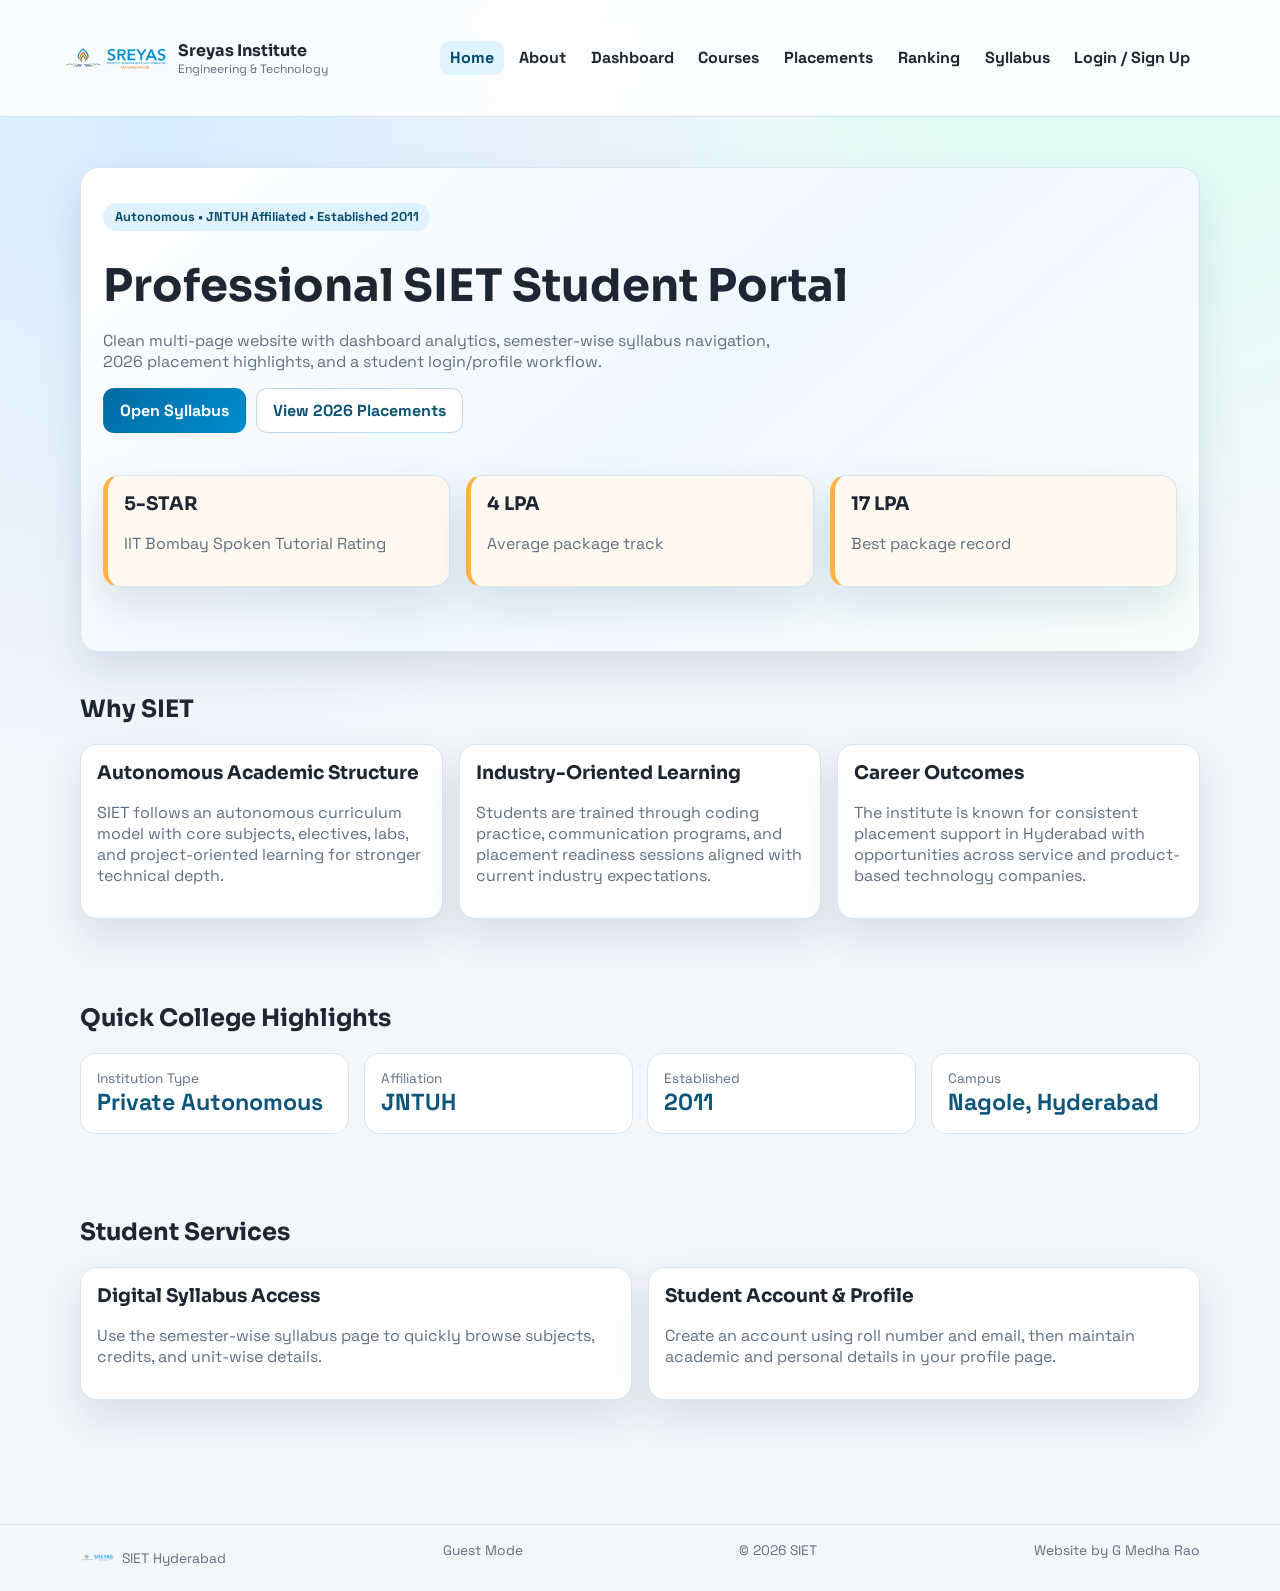
==== index.html @ b6ffed3f "v1.1" ====
﻿<!DOCTYPE html>
<html lang="en">
<head>
  <meta charset="UTF-8" />
  <meta name="viewport" content="width=device-width, initial-scale=1.0" />
  <title>SIET | Home</title>
  <link rel="preconnect" href="https://fonts.googleapis.com" />
  <link rel="preconnect" href="https://fonts.gstatic.com" crossorigin />
  <link href="https://fonts.googleapis.com/css2?family=Sora:wght@500;600;700&family=Space+Grotesk:wght@400;500;700&display=swap" rel="stylesheet" />
  <link rel="stylesheet" href="assets/css/style.css" />
</head>
<body data-page="home">
  <header class="site-header">
    <nav class="navbar container" aria-label="Main navigation">
      <a class="brand" href="index.html">
        <img src="assets/images/sl.png" alt="SIET logo" />
        <div><strong>Sreyas Institute</strong><span>Engineering & Technology</span></div>
      </a>
      <button class="menu-toggle" id="menuToggle" aria-label="Toggle menu" aria-expanded="false"><span></span><span></span><span></span></button>
      <ul class="nav-links" id="navLinks">
        <li><a data-page="home" href="index.html">Home</a></li>
        <li><a data-page="about" href="about.html">About</a></li>
        <li><a data-page="dashboard" href="dashboard.html">Dashboard</a></li>
        <li><a data-page="courses" href="courses.html">Courses</a></li>
        <li><a data-page="placements" href="placements.html">Placements</a></li>
        <li><a data-page="ranking" href="ranking.html">Ranking</a></li>
        <li><a data-page="syllabus" href="syllabus.html">Syllabus</a></li>
        <li class="auth-login"><a data-page="auth" href="auth.html">Login / Sign Up</a></li>
        <li class="auth-profile" style="display:none;"><a data-page="profile" href="profile.html">Profile</a></li>
        <li class="auth-logout" style="display:none;"><button id="logoutBtn" class="linklike">Logout</button></li>
      </ul>
    </nav>
  </header>

  <main class="container hero">
    <section class="hero-panel">
      <p class="badge">Autonomous • JNTUH Affiliated • Established 2011</p>
      <h1>Professional SIET Student Portal</h1>
      <p class="subtitle">Clean multi-page website with dashboard analytics, semester-wise syllabus navigation, 2026 placement highlights, and a student login/profile workflow.</p>
      <div class="btn-row">
        <a class="btn btn-primary" href="syllabus.html">Open Syllabus</a>
        <a class="btn btn-secondary" href="placements.html">View 2026 Placements</a>
      </div>
      <div class="section">
        <div class="grid three-col">
          <article class="card ribbon"><h3>5-STAR</h3><p>IIT Bombay Spoken Tutorial Rating</p></article>
          <article class="card ribbon"><h3>4 LPA</h3><p>Average package track</p></article>
          <article class="card ribbon"><h3>17 LPA</h3><p>Best package record</p></article>
        </div>
      </div>
    </section>

    <section class="section">
      <h2>Why SIET</h2>
      <div class="grid three-col">
        <article class="card">
          <h3>Autonomous Academic Structure</h3>
          <p>SIET follows an autonomous curriculum model with core subjects, electives, labs, and project-oriented learning for stronger technical depth.</p>
        </article>
        <article class="card">
          <h3>Industry-Oriented Learning</h3>
          <p>Students are trained through coding practice, communication programs, and placement readiness sessions aligned with current industry expectations.</p>
        </article>
        <article class="card">
          <h3>Career Outcomes</h3>
          <p>The institute is known for consistent placement support in Hyderabad with opportunities across service and product-based technology companies.</p>
        </article>
      </div>
    </section>

    <section class="section">
      <h2>Quick College Highlights</h2>
      <div class="stats-grid">
        <article class="stat"><span>Institution Type</span><strong>Private Autonomous</strong></article>
        <article class="stat"><span>Affiliation</span><strong>JNTUH</strong></article>
        <article class="stat"><span>Established</span><strong>2011</strong></article>
        <article class="stat"><span>Campus</span><strong>Nagole, Hyderabad</strong></article>
      </div>
    </section>

    <section class="section">
      <h2>Student Services</h2>
      <div class="grid two-col">
        <article class="card">
          <h3>Digital Syllabus Access</h3>
          <p>Use the semester-wise syllabus page to quickly browse subjects, credits, and unit-wise details.</p>
        </article>
        <article class="card">
          <h3>Student Account & Profile</h3>
          <p>Create an account using roll number and email, then maintain academic and personal details in your profile page.</p>
        </article>
      </div>
    </section>
  </main>

  <footer class="page-footer">
    <div class="container footer-inner">
      <div class="footer-brand"><img src="assets/images/sl.png" alt="SIET logo" /><span>SIET Hyderabad</span></div>
      <span id="userBadge">Guest Mode</span>
      <span>© <span id="year"></span> SIET</span><span>Website by G Medha Rao</span>
    </div>
  </footer>
  <script src="assets/js/main.js"></script>
</body>
</html>
---- assets/css/style.css ----
﻿:root {
  --bg: #f2f7fb;
  --surface: #ffffff;
  --surface-soft: #f7fbff;
  --ink: #1c2733;
  --muted: #5f6f80;
  --brand: #006ca3;
  --brand-2: #00a884;
  --highlight: #ffb347;
  --line: #d8e4ee;
  --shadow: 0 18px 42px rgba(15, 52, 80, 0.12);
}

* { box-sizing: border-box; }

body {
  margin: 0;
  font-family: "Space Grotesk", sans-serif;
  color: var(--ink);
  background:
    radial-gradient(circle at 12% 8%, #d7ecff 0%, transparent 36%),
    radial-gradient(circle at 88% 0%, #dcfff3 0%, transparent 32%),
    var(--bg);
}

.container {
  width: min(1120px, 92%);
  margin-inline: auto;
}

.site-header {
  position: sticky;
  top: 0;
  z-index: 50;
  background: rgba(255, 255, 255, 0.82);
  backdrop-filter: blur(14px);
  border-bottom: 1px solid var(--line);
}

.navbar {
  display: flex;
  align-items: center;
  justify-content: space-between;
  gap: 1rem;
  padding: 0.25rem 0;
}

.brand {
  display: flex;
  align-items: center;
  gap: 0.5rem;
  margin-left: -18px;
  color: inherit;
  text-decoration: none;
}

.brand img {
  width: 108px;
  height: 108px;
  object-fit: contain;
}

.brand strong {
  display: block;
  font-family: "Sora", sans-serif;
  font-size: 1rem;
}

.brand span {
  display: block;
  color: var(--muted);
  font-size: 0.76rem;
}

.menu-toggle {
  display: none;
  border: 1px solid var(--line);
  background: #fff;
  border-radius: 0.6rem;
  padding: 0.45rem;
  cursor: pointer;
}

.menu-toggle span {
  display: block;
  width: 20px;
  height: 2px;
  background: var(--ink);
  margin: 3px 0;
}

.nav-links {
  display: flex;
  align-items: center;
  gap: 0.35rem;
  margin: 0;
  padding: 0;
  list-style: none;
}

.nav-links a,
.linklike {
  text-decoration: none;
  color: var(--ink);
  font-weight: 700;
  font-size: 1rem;
  border-radius: 0.55rem;
  padding: 0.4rem 0.6rem;
  border: 0;
  background: transparent;
  cursor: pointer;
}

.nav-links a.active,
.nav-links a:hover,
.linklike:hover {
  background: #dff4ff;
  color: #03496f;
}

.hero {
  padding: 3.1rem 0;
}

.hero-panel {
  background: linear-gradient(140deg, #ffffff 0%, #eef8ff 52%, #f5fffb 100%);
  border: 1px solid var(--line);
  border-radius: 1.2rem;
  padding: 1.4rem;
  box-shadow: var(--shadow);
}

.badge {
  display: inline-flex;
  align-items: center;
  gap: 0.4rem;
  padding: 0.35rem 0.7rem;
  border-radius: 999px;
  background: #dff2ff;
  color: #0a4d70;
  font-weight: 700;
  font-size: 0.8rem;
}

h1, h2, h3 {
  margin-top: 0;
  font-family: "Sora", sans-serif;
}

h1 {
  font-size: clamp(1.8rem, 4vw, 2.8rem);
  margin: 0.9rem 0 0.6rem;
}

.subtitle { color: var(--muted); max-width: 68ch; }

.btn {
  display: inline-flex;
  align-items: center;
  justify-content: center;
  text-decoration: none;
  border-radius: 0.7rem;
  padding: 0.68rem 1rem;
  font-weight: 700;
  border: 1px solid transparent;
}

.btn-primary {
  background: linear-gradient(130deg, var(--brand), #008ccf);
  color: #fff;
}

.btn-secondary {
  border-color: #bcd8ea;
  color: #095274;
  background: #fff;
}

.btn-row {
  display: flex;
  gap: 0.6rem;
  flex-wrap: wrap;
  margin-top: 1rem;
}

.section {
  padding: 2.6rem 0;
}

.grid {
  display: grid;
  gap: 1rem;
}

.two-col { grid-template-columns: repeat(2, minmax(0, 1fr)); }
.three-col { grid-template-columns: repeat(3, minmax(0, 1fr)); }

.card {
  background: var(--surface);
  border: 1px solid var(--line);
  border-radius: 1rem;
  padding: 1rem;
  box-shadow: var(--shadow);
}

.card p { color: var(--muted); }

.stats-grid {
  display: grid;
  grid-template-columns: repeat(4, minmax(0, 1fr));
  gap: 0.9rem;
}

.stat {
  background: var(--surface);
  border: 1px solid var(--line);
  border-radius: 0.95rem;
  padding: 1rem;
}

.stat span {
  display: block;
  color: var(--muted);
  font-size: 0.85rem;
}

.stat strong {
  font-size: 1.45rem;
  color: #0c557b;
}

.ribbon {
  border-left: 5px solid var(--highlight);
  background: #fff9ef;
}

.table-wrap {
  overflow-x: auto;
  border: 1px solid var(--line);
  border-radius: 0.95rem;
  background: var(--surface);
  box-shadow: var(--shadow);
}

table {
  width: 100%;
  border-collapse: collapse;
  min-width: 760px;
}

th,
td {
  padding: 0.7rem;
  border-bottom: 1px solid var(--line);
  text-align: left;
}

th {
  background: #e9f5ff;
  color: #174c6f;
}

.loading {
  color: var(--muted);
  text-align: center;
}

.view-syllabus-btn {
  padding: 0.35rem 0.7rem;
  font-size: 0.82rem;
  border-radius: 0.5rem;
  transition: all 0.2s ease;
}

.view-syllabus-btn:hover,
.view-syllabus-btn:focus-visible {
  background: #0a709f;
  color: #ffffff;
  border-color: #0a709f;
}

.syllabus-modal {
  position: fixed;
  inset: 0;
  background: rgba(12, 30, 44, 0.58);
  display: none;
  align-items: center;
  justify-content: center;
  padding: 1rem;
  z-index: 1200;
}

.syllabus-modal.open {
  display: flex;
}

.syllabus-modal-card {
  width: min(980px, 100%);
  max-height: 90vh;
  overflow-y: auto;
  background: #fff;
  border-radius: 1rem;
  border: 1px solid var(--line);
  box-shadow: 0 18px 50px rgba(11, 39, 61, 0.28);
  padding: 1.1rem;
  position: relative;
}

.modal-close {
  position: absolute;
  right: 0.65rem;
  top: 0.55rem;
  border: 1px solid #bdd2e2;
  background: #fff;
  color: #1b4561;
  border-radius: 0.45rem;
  width: 34px;
  height: 34px;
  font-size: 1.2rem;
  cursor: pointer;
}

.units-grid {
  display: grid;
  grid-template-columns: 1fr;
  gap: 0.7rem;
}

.unit-block {
  border: 1px solid #d6e4ee;
  border-radius: 0.7rem;
  background: #f8fcff;
  padding: 0.75rem;
}

.unit-block h4 {
  margin: 0 0 0.35rem;
  color: #0b557c;
}

.semester-header {
  display: flex;
  align-items: flex-start;
  justify-content: space-between;
  gap: 1rem;
  flex-wrap: wrap;
}

.semester-buttons {
  display: flex;
  flex-wrap: wrap;
  gap: 0.5rem;
  margin: 1rem 0;
}

.sem-btn {
  border: 1px solid #b7d2e4;
  border-radius: 0.55rem;
  background: #fff;
  color: #174c6f;
  font-weight: 700;
  padding: 0.48rem 0.8rem;
  cursor: pointer;
}

.sem-btn.active,
.sem-btn:hover {
  background: #0a709f;
  border-color: #0a709f;
  color: #fff;
}

.auth-shell {
  max-width: 760px;
  margin: 2.2rem auto;
}

.tabs {
  display: flex;
  gap: 0.55rem;
  margin-bottom: 1rem;
}

.tab-btn {
  border: 1px solid #bdd5e6;
  background: #fff;
  color: #174c6f;
  border-radius: 0.55rem;
  padding: 0.5rem 0.9rem;
  font-weight: 700;
  cursor: pointer;
}

.tab-active {
  background: #0a709f;
  border-color: #0a709f;
  color: #fff;
}

.form-grid {
  display: grid;
  gap: 0.8rem;
}

label {
  display: block;
  font-size: 0.85rem;
  margin-bottom: 0.25rem;
  color: #385066;
  font-weight: 700;
}

input,
textarea,
select {
  width: 100%;
  border: 1px solid #c4d8e8;
  border-radius: 0.55rem;
  padding: 0.62rem;
  font: inherit;
}

textarea { min-height: 92px; resize: vertical; }

.profile-badge {
  padding: 0.4rem 0.7rem;
  border-radius: 999px;
  font-size: 0.78rem;
  background: #dff4ff;
  color: #0a4d70;
  font-weight: 700;
}

.avatar-preview {
  width: 112px;
  height: 112px;
  border-radius: 0.8rem;
  object-fit: cover;
  border: 1px solid var(--line);
  display: none;
}

.message {
  margin-top: 0.8rem;
  padding: 0.6rem 0.75rem;
  border-radius: 0.6rem;
  font-weight: 700;
}

.message.success {
  background: #e5faef;
  color: #0b6e48;
}

.message.error {
  background: #fdecec;
  color: #a01f32;
}

.page-footer {
  border-top: 1px solid var(--line);
  margin-top: 2rem;
  padding: 1rem 0;
}

.footer-inner {
  display: flex;
  justify-content: space-between;
  gap: 0.7rem;
  flex-wrap: wrap;
  color: var(--muted);
  font-size: 0.86rem;
}

.footer-brand {
  display: inline-flex;
  align-items: center;
  gap: 0.5rem;
}

.footer-brand img {
  width: 34px;
  height: 34px;
  object-fit: contain;
}

@media (max-width: 990px) {
  .stats-grid { grid-template-columns: repeat(2, minmax(0, 1fr)); }
}

@media (max-width: 860px) {
  .brand img {
    width: 88px;
    height: 88px;
  }

  .two-col,
  .three-col,
  .stats-grid {
    grid-template-columns: 1fr;
  }

  .menu-toggle { display: inline-block; }

  .nav-links {
    display: none;
    position: absolute;
    top: 66px;
    right: 4%;
    background: #fff;
    border: 1px solid var(--line);
    border-radius: 0.8rem;
    width: min(290px, 90vw);
    box-shadow: var(--shadow);
    padding: 0.6rem;
    flex-direction: column;
    align-items: stretch;
  }

  .nav-links.open { display: flex; }
}
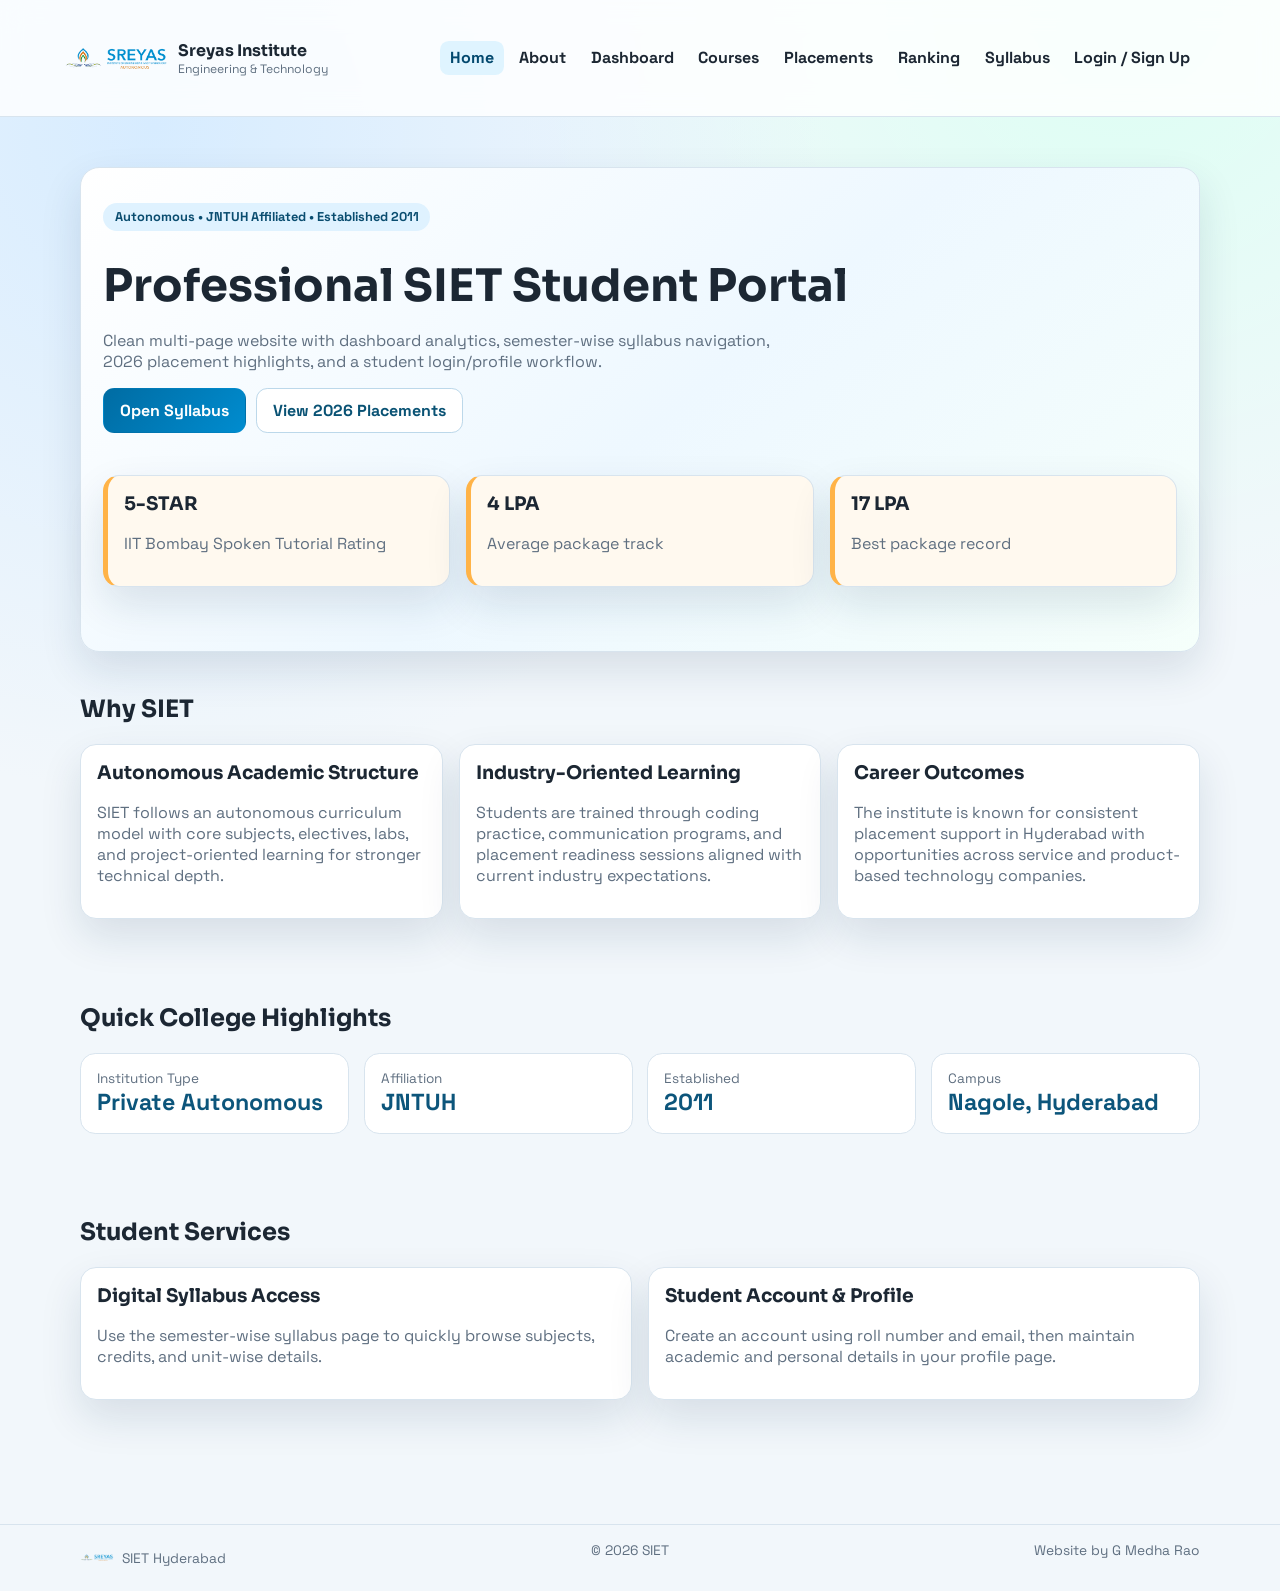
==== commit ff29285b: "v1.1" ====
--- a/index.html
+++ b/index.html
@@ -96,7 +96,7 @@
   <footer class="page-footer">
     <div class="container footer-inner">
       <div class="footer-brand"><img src="assets/images/sl.png" alt="SIET logo" /><span>SIET Hyderabad</span></div>
-      <span id="userBadge">Guest Mode</span>
+      
       <span>© <span id="year"></span> SIET</span><span>Website by G Medha Rao</span>
     </div>
   </footer>
@@ -105,3 +105,4 @@
 </html>
 
 
+
--- a/assets/css/style.css
+++ b/assets/css/style.css
@@ -150,6 +150,10 @@
 h1 {
   font-size: clamp(1.8rem, 4vw, 2.8rem);
   margin: 0.9rem 0 0.6rem;
+}
+
+.center-title {
+  text-align: center;
 }
 
 .subtitle { color: var(--muted); max-width: 68ch; }
@@ -431,13 +435,212 @@
   font-weight: 700;
 }
 
-.avatar-preview {
-  width: 112px;
-  height: 112px;
-  border-radius: 0.8rem;
+.profile-workspace {
+  display: grid;
+  gap: 0.9rem;
+}
+
+.profile-card-shell {
+  display: grid;
+  justify-items: center;
+  gap: 0.9rem;
+}
+
+.id-card-actions {
+  width: min(420px, 100%);
+  display: flex;
+  align-items: center;
+  justify-content: space-between;
+}
+
+.id-chip {
+  display: inline-flex;
+  align-items: center;
+  padding: 0.3rem 0.7rem;
+  border-radius: 999px;
+  background: #e3f2ff;
+  color: #0b537b;
+  font-size: 0.76rem;
+  font-weight: 700;
+  border: 1px solid #bdd8ec;
+}
+
+.id-edit-btn {
+  padding: 0.45rem 0.75rem;
+  font-size: 0.82rem;
+}
+
+.profile-id-card {
+  width: min(420px, 100%);
+  border-radius: 1rem;
+  border: 1px solid #c8dced;
+  box-shadow: 0 14px 36px rgba(13, 51, 79, 0.16);
+  background:
+    linear-gradient(135deg, #ffffff 0%, #edf7ff 56%, #f6fffb 100%);
+  padding: 1rem;
+  transition: transform 0.25s ease, box-shadow 0.25s ease;
+}
+
+.profile-id-card:hover {
+  transform: translateY(-4px) scale(1.01);
+  box-shadow: 0 20px 44px rgba(10, 55, 87, 0.24);
+}
+
+.id-header {
+  display: flex;
+  align-items: center;
+  gap: 0.75rem;
+  border-bottom: 1px dashed #b9d5e8;
+  padding-bottom: 0.7rem;
+  margin-bottom: 0.7rem;
+}
+
+.id-header img {
+  width: 72px;
+  height: 72px;
+  object-fit: contain;
+}
+
+.id-header h3 {
+  margin: 0;
+  font-size: 1rem;
+  color: #0d4568;
+}
+
+.id-header p {
+  margin: 0.15rem 0 0;
+  font-size: 0.78rem;
+}
+
+.id-student h4 {
+  margin: 0 0 0.45rem;
+  font-size: 1.25rem;
+  color: #123c57;
+}
+
+.id-student-top {
+  display: flex;
+  align-items: flex-start;
+  justify-content: space-between;
+  gap: 0.8rem;
+}
+
+.id-student-name-wrap {
+  display: grid;
+  gap: 0.35rem;
+}
+
+.id-name-tag {
+  width: fit-content;
+  padding: 0.2rem 0.55rem;
+  border: 1px solid #bdd6e8;
+  border-radius: 0.45rem;
+  color: #1f5474;
+  font-size: 0.72rem;
+  font-weight: 700;
+  background: #f2faff;
+}
+
+.id-photo-box {
+  width: 84px;
+  height: 96px;
+  border: 1px solid #b9d5e8;
+  border-radius: 0.6rem;
+  background: #f6fbff;
+  display: grid;
+  place-items: center;
+  overflow: hidden;
+}
+
+.id-photo-img {
+  width: 100%;
+  height: 100%;
   object-fit: cover;
-  border: 1px solid var(--line);
+}
+
+.id-photo-fallback {
+  width: 72px;
+  height: 72px;
+  border-radius: 50%;
+  border: 1px dashed #9fbfd5;
+  display: grid;
+  place-items: center;
+  font-weight: 700;
+  color: #25506b;
+  background: #eaf6ff;
+}
+
+.id-grid {
+  display: grid;
+  grid-template-columns: repeat(2, minmax(0, 1fr));
+  gap: 0.45rem 0.8rem;
+  margin: 0.6rem 0;
+}
+
+.id-grid p,
+.id-section p {
+  margin: 0;
+  font-size: 0.88rem;
+  color: #24465f;
+}
+
+.id-section {
+  margin-top: 0.6rem;
+}
+
+.id-footer {
+  margin-top: 0.75rem;
+  padding-top: 0.6rem;
+  border-top: 1px dashed #b9d5e8;
+  text-align: center;
+  font-size: 0.74rem;
+  color: #5d7182;
+}
+
+.profile-photo-field {
+  display: grid;
+  gap: 0.45rem;
+}
+
+.form-photo-preview {
+  width: 84px;
+  height: 96px;
+  border: 1px solid #b9d5e8;
+  border-radius: 0.6rem;
+  object-fit: cover;
+  background: #f6fbff;
+}
+
+.profile-popup {
+  position: fixed;
+  right: 16px;
+  top: 16px;
+  z-index: 1400;
   display: none;
+  align-items: center;
+  gap: 0.6rem;
+  background: #0f5f88;
+  color: #fff;
+  border-radius: 0.6rem;
+  padding: 0.6rem 0.8rem;
+  box-shadow: 0 14px 30px rgba(8, 49, 77, 0.28);
+  max-width: min(360px, 92vw);
+}
+
+.profile-popup.show {
+  display: inline-flex;
+}
+
+.profile-popup-close {
+  border: 0;
+  background: rgba(255, 255, 255, 0.2);
+  color: #fff;
+  border-radius: 0.35rem;
+  width: 26px;
+  height: 26px;
+  cursor: pointer;
+  font-size: 1rem;
+  line-height: 1;
 }
 
 .message {
@@ -498,6 +701,14 @@
   .three-col,
   .stats-grid {
     grid-template-columns: 1fr;
+  }
+
+  .id-grid {
+    grid-template-columns: 1fr;
+  }
+
+  .id-student-top {
+    align-items: center;
   }
 
   .menu-toggle { display: inline-block; }
